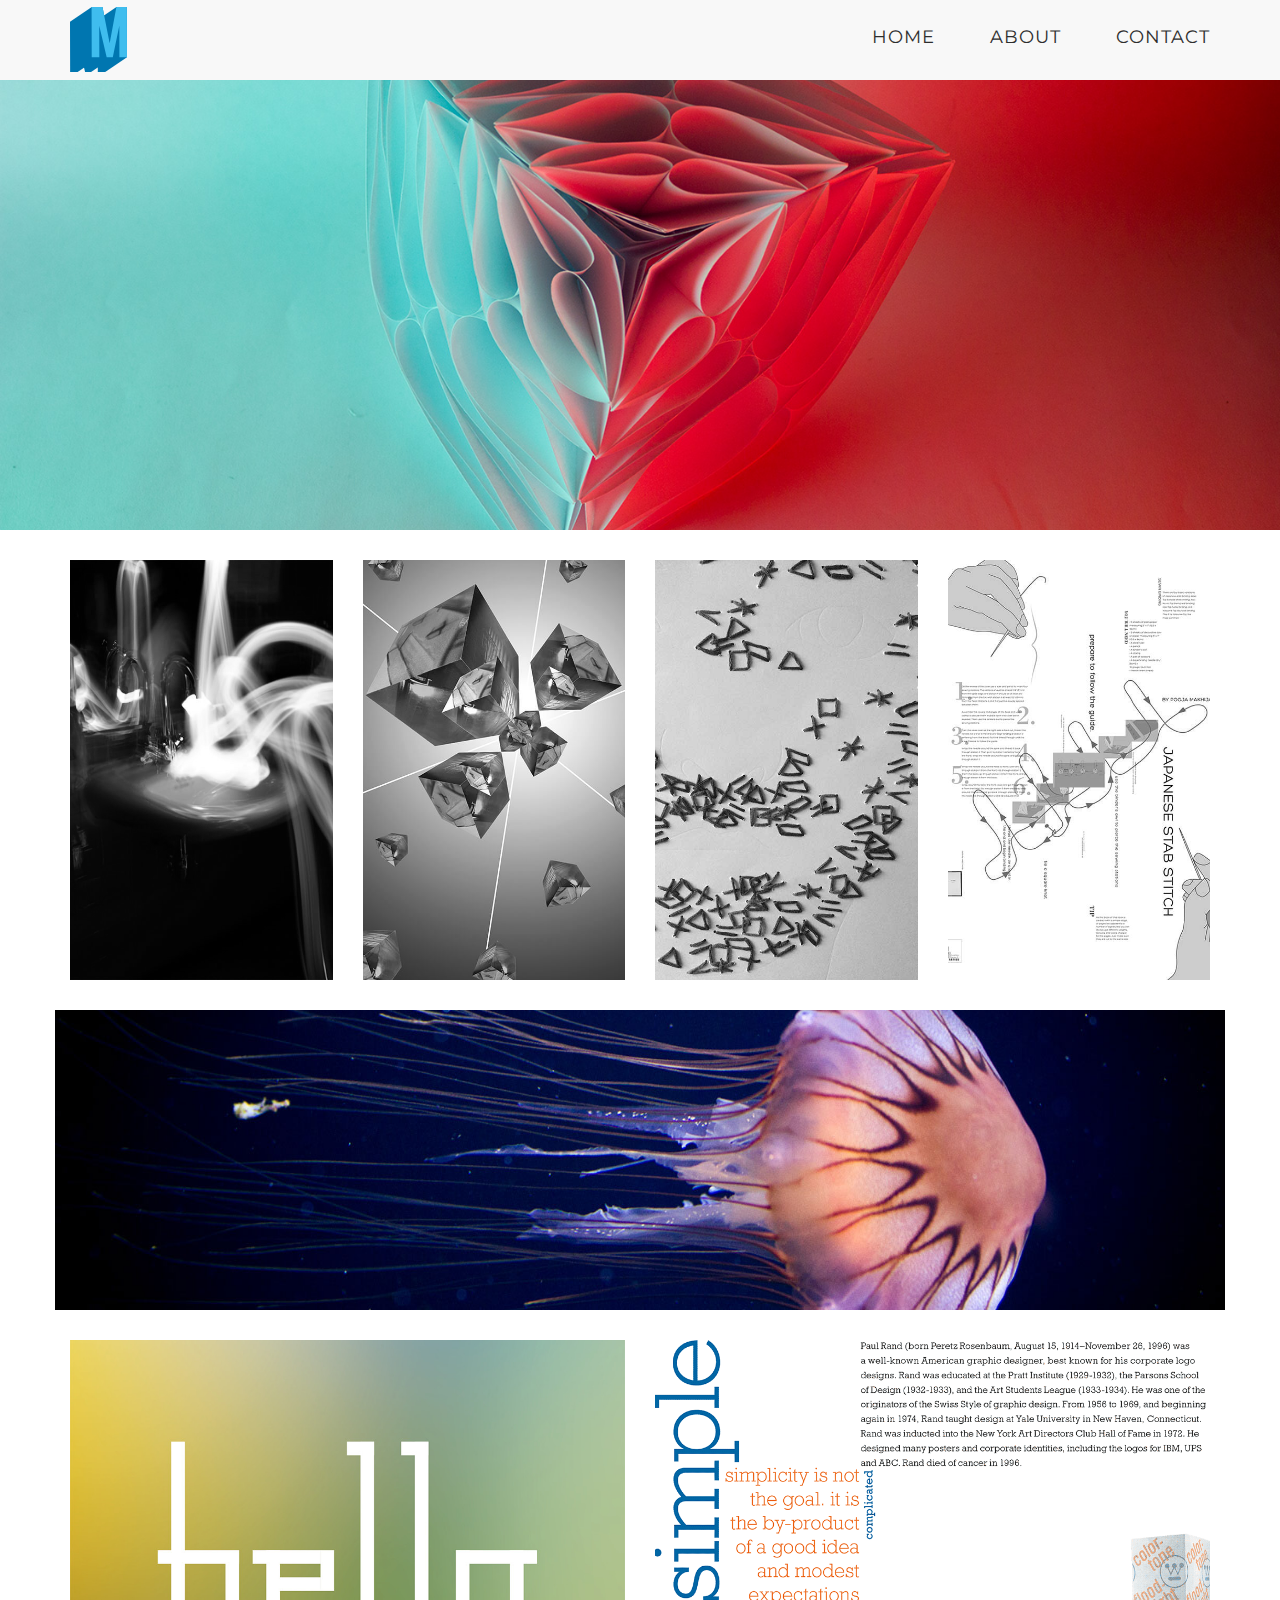
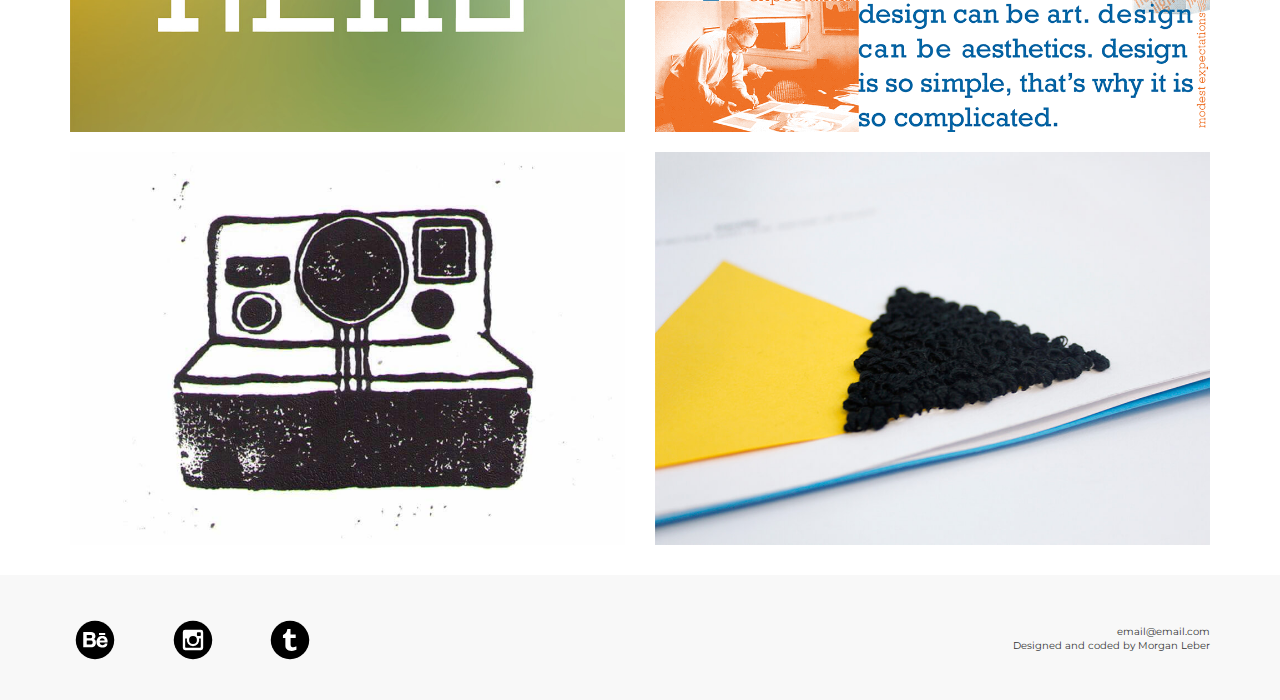
==== index.html @ 27a5e6a5 "image updates" ====
<!DOCTYPE html>
<html lang="en">
<head>
  <meta charset="UTF-8">
  <meta http-equiv="X-UA-Compatible" content="IE=edge">
  <meta name="viewport" content="width=device-width, initial-scale=1">
  <link rel="stylesheet" href="css/bootstrap.min.css">
  <link rel="stylesheet" href="css/styles.css">
  <link rel="shortcut icon" href="/favicon.ico" type="image/x-icon">
  <link rel="icon" href="/favicon.ico" type="image/x-icon">
  <link href="https://fonts.googleapis.com/css?family=Montserrat" rel="stylesheet">
  <title>Morgan Leber | Portfolio</title>
  <!-- Interactive Media: Web - Final Website: Portfolio - Morgan Leber - 2521821-->
</head>
<body>

<!--header start-->
<div class="header">
	<div class="container">
		<a href="index.html"><img src="images/mv2-03.svg"></a>
		<!--navigation start-->
		<div class="nav"> 
			<ul>
			<li> <a href="index.html">Contact</a> </li>
			<li> <a href="index.html">About</a> </li>
			<li> <a href="index.html">Home</a> </li>
			</ul>
		</div>
		<!--navigation end-->
	</div>
</div>
<!--header end-->

<!--banner img start-->
<div class="bigImg">
	<div class="container-fluid">
		<div class="row">
			<img src="images/jumbotron.jpg" class="img-responsive">
		</div>
	</div>
</div>
<!--banner img end-->

<!-- -->
<div class="galleryType">
	<div class="container">
		<div class="row">
			<div class="col-xs-6 col-sm-3 col-md-3 col-lg-3 gallery">
				<a href="gallery.html"><img src="images/bw1.jpg" class="img-responsive grayscale">
				<div class="galleryLabel"> <h1>photography</h1></div></a>
			</div>
			<div class="col-xs-6 col-sm-3 col-md-3 col-lg-3 gallery">
				<img src="images/bw2.jpg" class="img-responsive grayscale">
				<div class="galleryLabel"> <h1>Photo based experiments</h1></div>
			</div>
			<div class="col-xs-6 col-sm-3 col-md-3 col-lg-3 gallery">
				<img src="images/bw3.jpg" class="img-responsive grayscale">
				<div class="galleryLabel"> <h1>embroidery <br> /craft</h1></div>
			</div>
			<div class="col-xs-6 col-sm-3 col-md-3 col-lg-3 gallery">
				<img src="images/bw4.jpg" class="img-responsive grayscale">
				<div class="galleryLabel"> <h1>type experiments</h1></div>
			</div>
		</div>
	</div>
</div>

<div class="banner">
	<div class="container">
		<div class="row">			
			<img src="images/banner.jpg" class="img-responsive">
		</div>
	</div>
</div>

<div class="projectType">
<div class="container">
		<div class="row">
			<div class="col-xs-12 col-sm-6 col-md-6 col-lg-6 project">
				<a href="project.html">
				<div class="projectLabel"> <h1>typeface design</h1></div>
				<img src="images/project1.jpg" class="img-responsive"></a>
			</div>
			<div class="col-xs-12 col-sm-6 col-md-6 col-lg-6 project">
				<div class="projectLabel"> <h1>typography</h1></div>
				<img src="images/project2.png" class="img-responsive">
			</div>
			<div class="col-xs-12 col-sm-6 col-md-6 col-lg-6 project">
				<div class="projectLabel"> <h1>printmaking</h1></div>
				<img src="images/project3.jpg" class="img-responsive">
			</div>
			<div class="col-xs-12 col-sm-6 col-md-6 col-lg-6 project">
				<div class="projectLabel"> <h1>book</h1></div>
				<img src="images/project4.jpg" class="img-responsive">
			</div>
		</div>
	</div>
</div>

<div class="footer">
	<div class="container">
		<div class="row">
			<div class="col-xs-2 col-sm-1">
				<img src="images/logos-b.svg">
			</div>
			<div class="col-xs-2 col-sm-1">
				<img src="images/logos-insta.svg">
			</div>
			<div class="col-xs-2 col-sm-1">
				<img src="images/logos-tblr.svg">
			</div>
			<div class="col-xs-5 col-xs-push-1 col-sm-3 col-sm-push-6">
				<p> email@email.com <br>
				Designed and coded by Morgan Leber</p>
			</div>
		</div>
	</div>
</div>
  
<script src="js/jquery-2.1.4.min.js"></script>
<script src="js/bootstrap.min.js"></script>
<script src="js/script.js"></script>
</body>
</html>
---- css/styles.css ----
body {
	font-family: 'Montserrat', sans-serif;
}

a {
	color: #2d2d2d;
}

a:hover {
	text-decoration: none;
	color: #707070;
}

.header {
	width: 100%;
	height: 80px;
	background-color: #f8f8f8;
	position: fixed;
	top: 0;
	z-index: 9999; /*fixed header*/
}

.header img {
	margin-top: 7px;
	max-height: 65px;
}

.nav
{
	width: 75%;
	float:right;
	padding-top: 25px;
	/*border: 1px solid #000;*/
}

.nav ul {
	list-style-type: none;
}

.nav li {
	float: right;
}

.nav a {
	display: block;
	margin-left: 55px;
	text-transform: uppercase;
	font-size: 18px;
	letter-spacing: 1px;
}
	

.bigImg{
	margin-top: 80px;
	width:100%;
	height: 450px;
	overflow:hidden;
	margin-bottom: 30px;
}

.bigImg img {
	position: relative;
	margin-top: -20%;
}

.galleryType {
	overflow:hidden;
	margin-bottom: 15px;
}

.galleryType img {
	max-height: 500px;
	display: block;
	margin: 0 auto;
	margin-bottom: 15px;
}

.grayscale {
	filter: grayscale(100%);
	-webkit-filter: grayscale(100%);

	transition:all .4s ease-in-out;    
    -webkit-transition:all .4s ease-in-out;
    -o-transition:all .4s ease-in-out;
    -moz-transition:all .4s ease-in-out;
}

.gallery:hover .grayscale {
	filter: grayscale(0%);
	-webkit-filter: grayscale(0%);
}

.galleryType:active .grayscale {
	filter: grayscale(0%);
	-webkit-filter: grayscale(0%);
}

.galleryLabel {
	position: absolute;
	top: 0;
	right: 0;
	left: 0;
	bottom: 0;
	opacity: 0;
	background-color: rgba(255,255,255,0.5);
	margin: 40px;
	margin-top: 25px;

	transition:all .4s ease-in-out;    
    -webkit-transition:all .4s ease-in-out;
    -o-transition:all .4s ease-in-out;
    -moz-transition:all .4s ease-in-out; 
}

.galleryLabel h1 {
	text-transform: uppercase;
	font-size: 20px;
	letter-spacing: 2px;
	text-align: center;
	color: #000;
	margin-top: 70%;
}

.gallery:hover .galleryLabel {
	opacity: 1;
}

.banner{
	height: 300px;
	overflow: hidden;
	margin-bottom: 30px;
}

.banner img{
	margin-top: -17%;
}

.projectType{
	margin-bottom: 10px;
}

.projectType img {
	margin-bottom: 20px;
}

.projectLabel {
	position: absolute;
	top: 0;
	right: 0;
	left: 0;
	bottom: 0;
	opacity: 0;
	background-color: rgba(255,255,255,0.5);
	margin: 60px;
	margin-top: 45px;

	transition:all .4s ease-in-out;    
    -webkit-transition:all .4s ease-in-out;
    -o-transition:all .4s ease-in-out;
    -moz-transition:all .4s ease-in-out; 

}

.projectLabel h1 {
	text-transform: uppercase;
	font-size: 20px;
	letter-spacing: 2px;
	text-align: center;
	color: #000;
	margin-top: 30%;

}

.project:hover .projectLabel {
	opacity: 1;
}

.footer {
	height: 125px;
	background-color: #f8f8f8;
}

.footer img {
	width: 50px;
	height: auto;
	padding-top: 40px;
}

.footer p {
	float:right;
	font-size: 10px;
	text-align: right;
	padding-top: 50px;
}

.footer img:hover {
	opacity: 0.7;

}

.first {
	margin-top: 110px;
}

.project-main {
	margin-bottom: 30px;
}

.fillscreen {
	width: 100%;
	height: auto;
}

.project-square {
	margin-bottom: 30px;
}

.project-square h2 {
	text-transform: uppercase;
	font-size: 20px;
	letter-spacing: 2px;
	text-align: center;
	color: #000;
	padding-top: 30px;
	padding-bottom: 15px;
}

.project-square p {
	font-size: 11px;
}

/*mdia queries*/

/* Large Devices, Wide Screens - Effects elements with col-md-* */
@media only screen and (max-width : 1200px) {

	.bigImg img {
		margin-top: -14%;
	}

	.galleryLabel h1 {
		font-size: 16px;
	}

	.banner img{
		margin-top: -15%;
	}

}

/* Medium Devices, Desktops - Effects elements with col-sm-* */
@media only screen and (max-width : 992px) {

	.bigImg img {
		margin-top: -10%;
	}

	.galleryLabel {
		margin: 30px;
		margin-top: 15px;
	}

	.galleryLabel h1 {
		font-size: 13px;
		letter-spacing: 1px;
	}

	.banner img{
		margin-top: -10%;
	}

	.projectLabel {
		margin: 45px;
		margin-top: 30px;
	}

	.projectLabel h1 {
		font-size: 16px;
	}

}

/* Small Devices, Tablets - Effects elements with col-xs-* */
@media only screen and (max-width : 768px) {

	.nav {
		padding-top: 30px;
	}
	.nav a
	{
	  	margin-left: 35px;
		font-size: 16px;
	}

	.bigImg{
		height: 300px;
	}

	.galleryLabel {
		margin: 40px;
		margin-top: 25px;
	}

	.galleryLabel h1 {
		font-size: 13px;
		letter-spacing: 1px;
	}

	.banner{
		height: 200px;
	}

	.banner img{
		margin-top: -15%;
	}

	.projectLabel {
		margin: 60px;
		margin-top: 45px;
	}

	.projectLabel h1 {
		font-size: 20px;
	}

	.project-square h2 {
		font-size: 18px;
		padding-top: 0px;
		padding-bottom: 15px;
	}

	.project-square img {
		padding-top: 30px;
	}

}

/* Extra Small Devices, Phones - Effects elements with col-xs-*, the smallest screens */ 
@media only screen and (max-width : 480px) {

	.nav {
		width: 80%;
		padding-top: 30px;
	}
	.nav a
	{
	  	margin-left: 16px;
		text-transform: uppercase;
		font-size: 16px;
	}

	.bigImg{
		height: 240px;
	}

	.bigImg img {
		margin-top: -4%;
	}

	.banner{
		height: 180px;
	}

	.banner img{
		margin-top: -7%;
	}

	.projectLabel {
		margin: 45px;
		margin-top: 30px;
	}

	.projectLabel h1 {
		font-size: 16px;
	}

}

/* Custom, iPhone Retina */ 
    @media only screen and (max-width : 320px) {

    .header img {
    	margin-top: 14px;
		max-width: 40px;

	}

    .nav {
		width: 83%;
		padding-top: 33px;
		float:right;
	}

	.nav a
	{
	  	margin-left: 11px;
		font-size: 12px;
	}

	.bigImg{
		height: 200px;
	}

	.bigImg img {
		margin-top: -4%;
	}

	.grayscale {
		filter: grayscale(0%);
		-webkit-filter: grayscale(0%);
	}

	.galleryLabel {
		/*margin: 25px;
		margin-top: 10px;*/
		opacity: 1;
		margin: 0;
		margin-top: 0;
		background-color: rgba(255,255,255,0);
	}

	.galleryLabel h1 {
		margin-top: 0;
		font-size: 11px;
		letter-spacing: 1px;
		background-color: rgba(255,255,255,0.5);
		padding: 8px;
	}

	.banner{
		height: 140px;
	}

	.banner img{
		margin-top: -7%;
	}

	.projectLabel {
		opacity: 1;
		margin: 0;
		margin-top: 0;
		background-color: rgba(255,255,255,0);
	}

	.projectLabel h1 {
		margin-top: 0;
		font-size: 13px;
		letter-spacing: 1px;
		background-color: rgba(255,255,255,0.5);
		padding: 8px;
	}

	.footer p {
		font-size: 8px;
		padding-top: 45px;
	}

	.footer img {
		width: 30px;
		height: auto;
	}
        
}
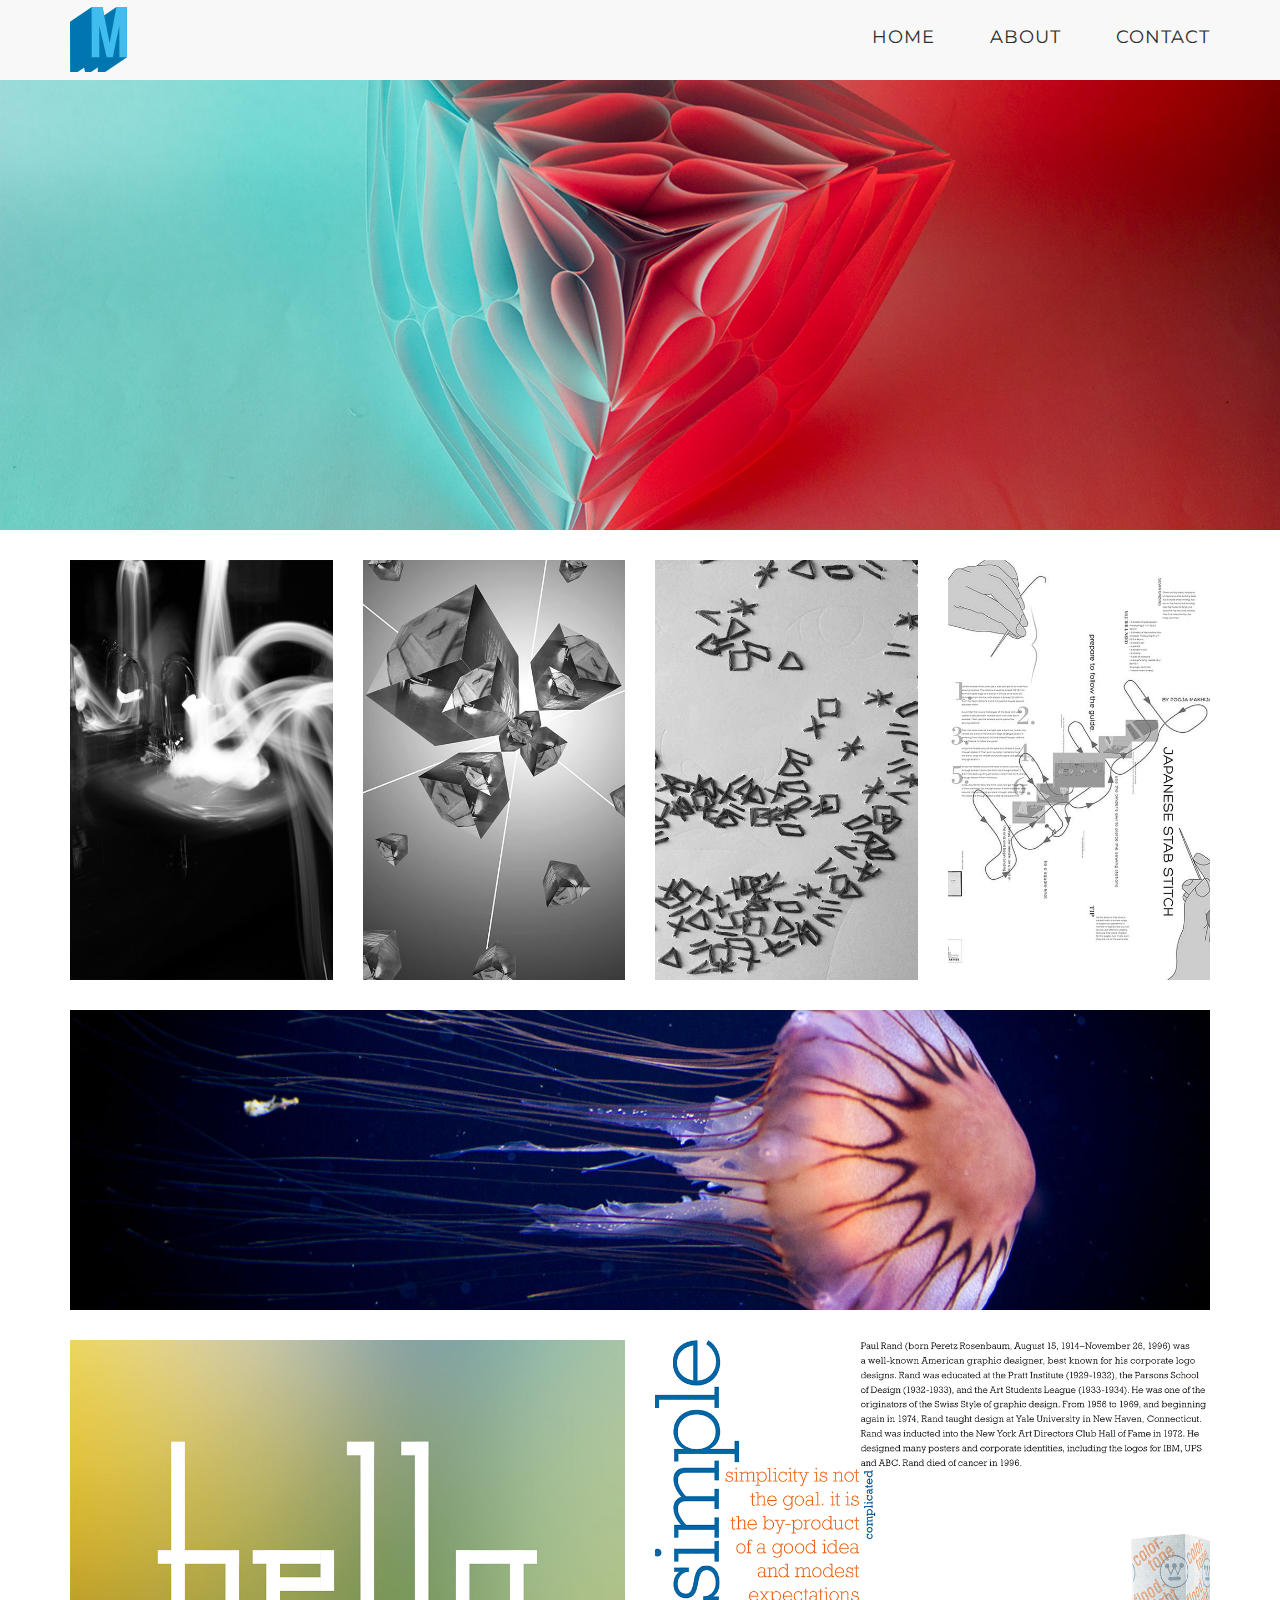
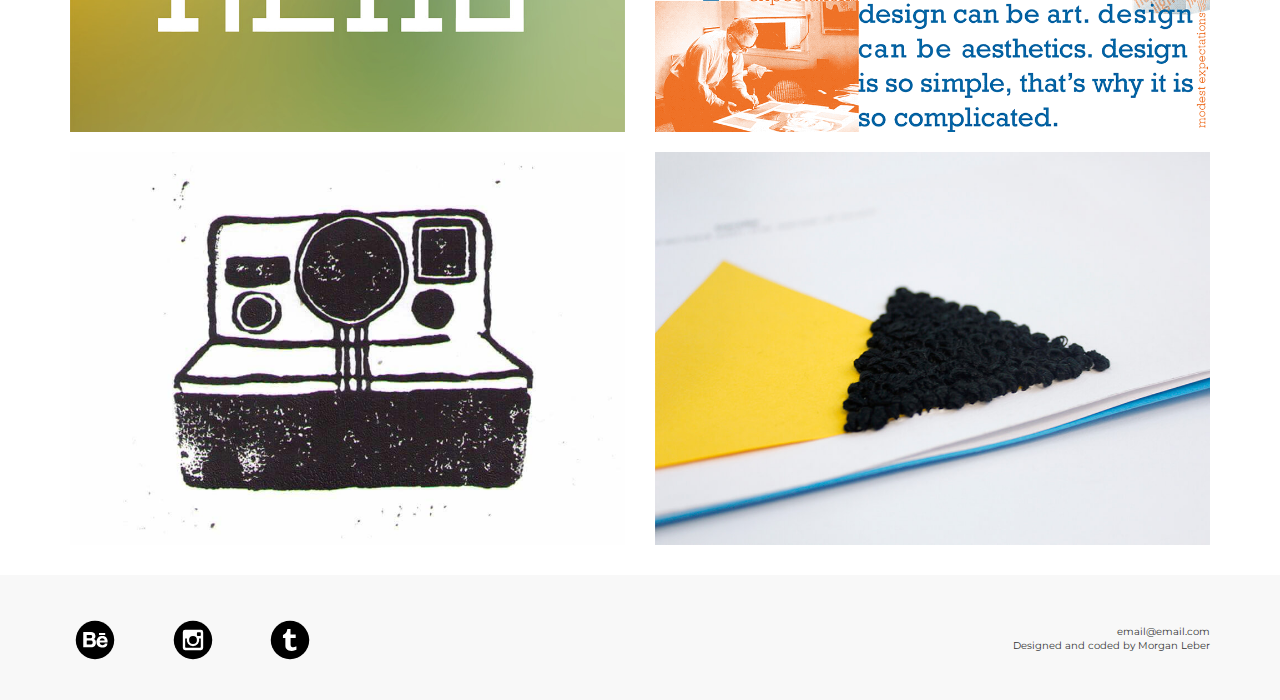
==== commit f0d6437e: "index update - banner placement" ====
--- a/index.html
+++ b/index.html
@@ -67,8 +67,10 @@
 
 <div class="banner">
 	<div class="container">
-		<div class="row">			
-			<img src="images/banner.jpg" class="img-responsive">
+		<div class="row">
+			<div class="col-xs-12">				
+				<img src="images/banner.jpg" class="img-responsive">
+			</div>
 		</div>
 	</div>
 </div>
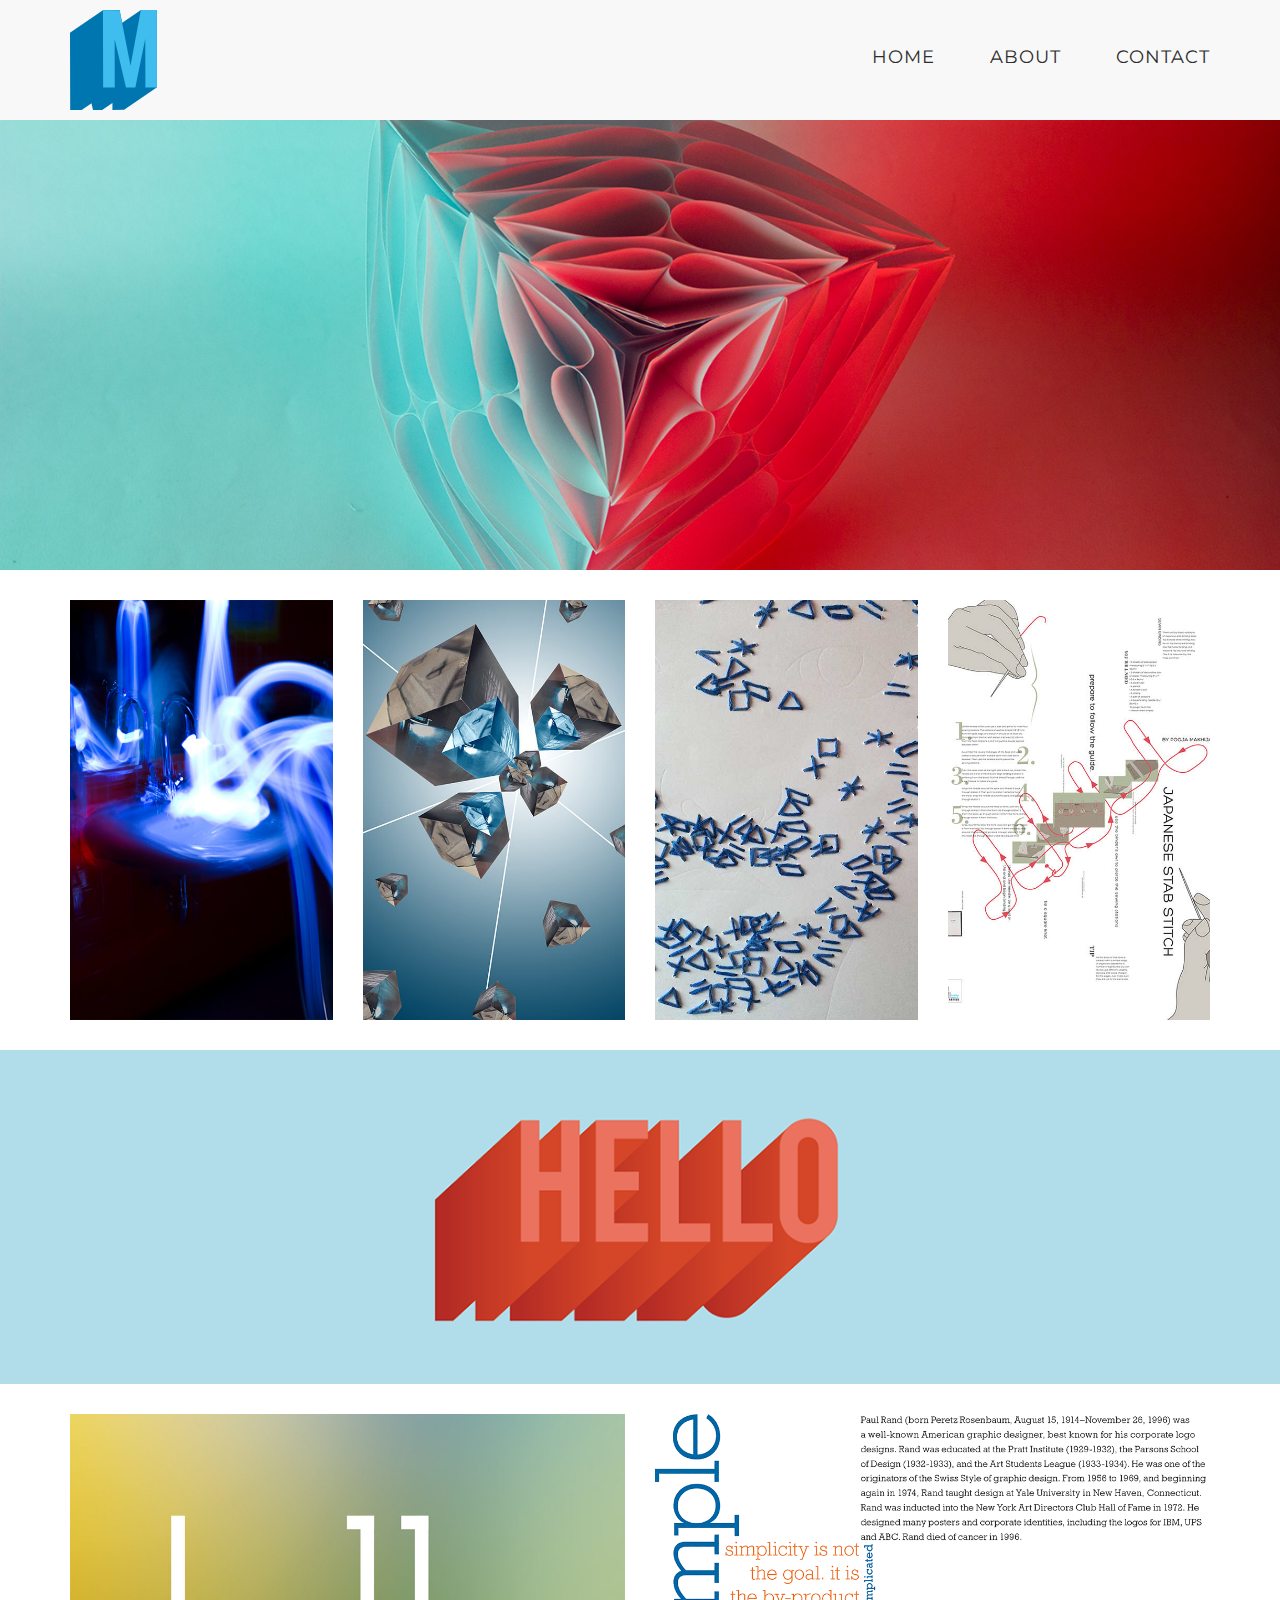
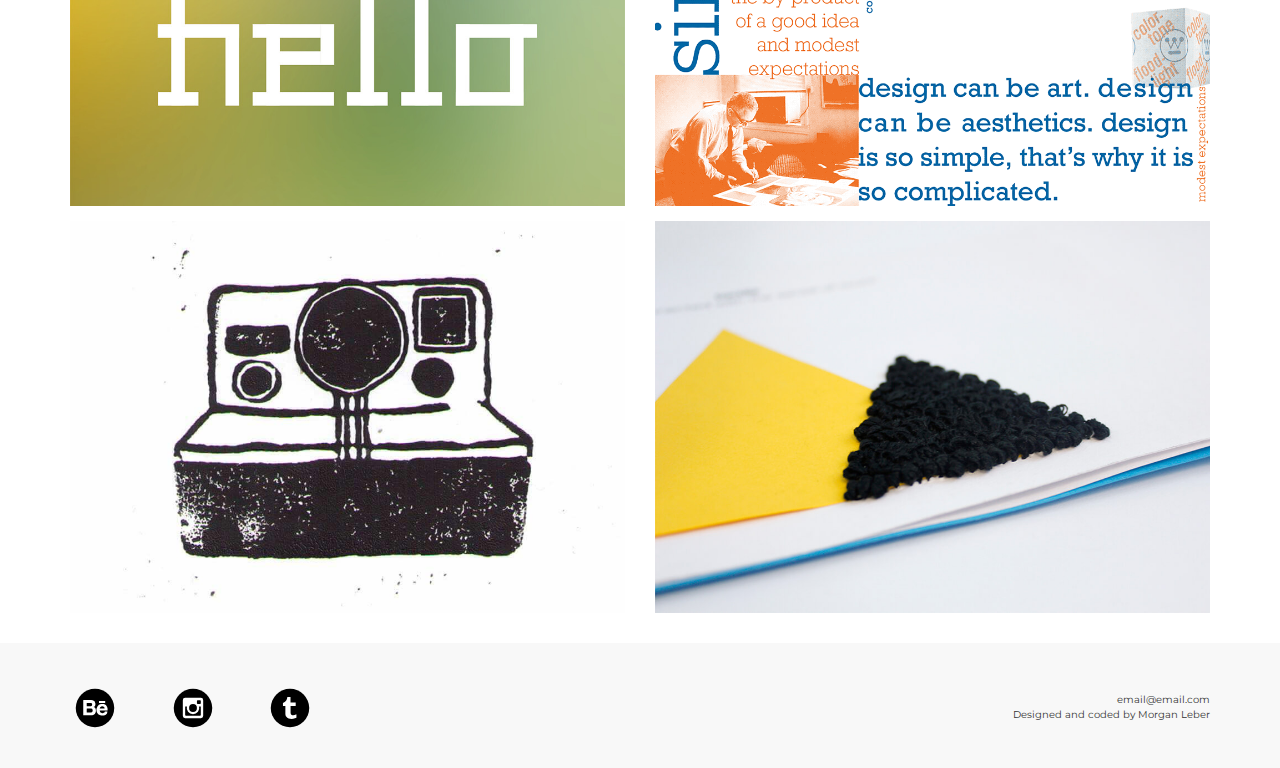
==== commit 47288297: "site update" ====
--- a/index.html
+++ b/index.html
@@ -8,7 +8,7 @@
   <link rel="stylesheet" href="css/styles.css">
   <link rel="shortcut icon" href="/favicon.ico" type="image/x-icon">
   <link rel="icon" href="/favicon.ico" type="image/x-icon">
-  <link href="https://fonts.googleapis.com/css?family=Montserrat" rel="stylesheet">
+  <link href="https://fonts.googleapis.com/css?family=Montserrat:400,700" rel="stylesheet">
   <title>Morgan Leber | Portfolio</title>
   <!-- Interactive Media: Web - Final Website: Portfolio - Morgan Leber - 2521821-->
 </head>
@@ -23,7 +23,7 @@
 			<ul>
 			<li> <a href="index.html">Contact</a> </li>
 			<li> <a href="index.html">About</a> </li>
-			<li> <a href="index.html">Home</a> </li>
+			<li class="left-none"> <a href="index.html" class="left-none">Home</a> </li>
 			</ul>
 		</div>
 		<!--navigation end-->
@@ -33,9 +33,11 @@
 
 <!--banner img start-->
 <div class="bigImg">
-	<div class="container-fluid">
+	<div class="container">
 		<div class="row">
-			<img src="images/jumbotron.jpg" class="img-responsive">
+			<div class="col-xs-6 col-xs-push-6 col-sm-6 col-sm-push-6 col-md-5 col-md-push-7 col-lg-4 col-lg-push-8">
+				<div class="bannerHover"><p>Lorem ipsum dolor sit amet, consectetur adipiscing elit, sed do eiusmod tempor incididunt ut labore et dolore magna aliqua. <a href="projectOne.html">project</a></p></div>
+			</div>
 		</div>
 	</div>
 </div>
@@ -68,32 +70,35 @@
 <div class="banner">
 	<div class="container">
 		<div class="row">
-			<div class="col-xs-12">				
-				<img src="images/banner.jpg" class="img-responsive">
+			<div class="col-xs-12">
+				<div class="col-xs-6 col-sm-6 col-md-5 col-lg-4 ">
+					<div class="bannerHoverSmall"><p>Lorem ipsum dolor sit amet, consectetur adipiscing elit. <a href="project.html">project</a></p></div>
+				</div>
+				<img src="images/banner.png" class="img-responsive">
 			</div>
 		</div>
 	</div>
 </div>
 
 <div class="projectType">
-<div class="container">
+	<div class="container">
 		<div class="row">
 			<div class="col-xs-12 col-sm-6 col-md-6 col-lg-6 project">
 				<a href="project.html">
-				<div class="projectLabel"> <h1>typeface design</h1></div>
-				<img src="images/project1.jpg" class="img-responsive"></a>
+				<img src="images/project1.jpg" class="img-responsive grayscale">
+				<div class="projectLabel"> <h1>typeface design</h1></div></a>
 			</div>
 			<div class="col-xs-12 col-sm-6 col-md-6 col-lg-6 project">
+				<img src="images/project2.png" class="img-responsive grayscale">
 				<div class="projectLabel"> <h1>typography</h1></div>
-				<img src="images/project2.png" class="img-responsive">
 			</div>
-			<div class="col-xs-12 col-sm-6 col-md-6 col-lg-6 project">
+			<div class="col-xs-12 col-sm-6 col-md-6 col-lg-6 project ">
+				<img src="images/project3.jpg" class="img-responsive grayscale">
 				<div class="projectLabel"> <h1>printmaking</h1></div>
-				<img src="images/project3.jpg" class="img-responsive">
 			</div>
-			<div class="col-xs-12 col-sm-6 col-md-6 col-lg-6 project">
+			<div class="col-xs-12 col-sm-6 col-md-6 col-lg-6 project ">
+				<img src="images/project4.jpg" class="img-responsive grayscale">
 				<div class="projectLabel"> <h1>book</h1></div>
-				<img src="images/project4.jpg" class="img-responsive">
 			</div>
 		</div>
 	</div>
--- a/css/styles.css
+++ b/css/styles.css
@@ -1,6 +1,7 @@
-
+/* basic type settings */
 body {
 	font-family: 'Montserrat', sans-serif;
+	font-weight: 400;
 }
 
 a {
@@ -9,21 +10,34 @@
 
 a:hover {
 	text-decoration: none;
-	color: #707070;
-}
-
+	color: #828282;
+}
+
+/* header and navigation */
 .header {
 	width: 100%;
-	height: 80px;
+	height: 120px;
 	background-color: #f8f8f8;
+	padding-top: 20px;
 	position: fixed;
 	top: 0;
 	z-index: 9999; /*fixed header*/
+
+	-webkit-transition: all 0.4s;
+    -moz-transition: all 0.4s;
+    -ms-transition: all 0.4s;
+    -o-transition: all 0.4s;
+    transition: all 0.4s;
 }
 
 .header img {
-	margin-top: 7px;
-	max-height: 65px;
+	margin-top: -10px;
+	max-height: 100px;
+	-webkit-transition: all 0.4s;
+    -moz-transition: all 0.4s;
+    -ms-transition: all 0.4s;
+    -o-transition: all 0.4s;
+    transition: all 0.4s;
 }
 
 .nav
@@ -49,21 +63,59 @@
 	font-size: 18px;
 	letter-spacing: 1px;
 }
+
+.left-none {
+	margin-left: -10px;
+}
 	
-
+/* full screen width image banner*/
 .bigImg{
-	margin-top: 80px;
-	width:100%;
+	margin-top: 120px;
 	height: 450px;
-	overflow:hidden;
 	margin-bottom: 30px;
-}
-
-.bigImg img {
+	background-image: url(../images/jumbotron.jpg); 
+	background-position: center center;
+	background-size: cover;
+}
+
+/*.bigImg img {
 	position: relative;
 	margin-top: -20%;
-}
-
+}*/
+
+.bannerHover {
+	position: absolute;
+	top: 0;
+	right: 0;
+	left: 0;
+	bottom: 0;
+	opacity: 0;
+	margin: 0 0 0 0;
+	transition:all .4s ease-in-out;  
+    -webkit-transition:all .4s ease-in-out;
+    -o-transition:all .4s ease-in-out;
+    -moz-transition:all .4s ease-in-out;
+}
+
+.bannerHover p {
+	font-size: 11px;
+	padding: 13px;
+	background-color: rgba(255,255,255,0.8);
+}
+
+.bannerHover a {
+	font-weight: 700;
+	text-transform: uppercase;
+	font-size: 9px;
+	letter-spacing: 1px;
+}
+
+.bigImg:hover .bannerHover {
+	margin: 30px 0 0 0;
+	opacity: 1;
+}
+
+/* images linking to gallery view */
 .galleryType {
 	overflow:hidden;
 	margin-bottom: 15px;
@@ -76,9 +128,10 @@
 	margin-bottom: 15px;
 }
 
+/* grayscale hover effect */
 .grayscale {
-	filter: grayscale(100%);
-	-webkit-filter: grayscale(100%);
+	filter: grayscale(0%);
+	-webkit-filter: grayscale(0%);
 
 	transition:all .4s ease-in-out;    
     -webkit-transition:all .4s ease-in-out;
@@ -87,15 +140,11 @@
 }
 
 .gallery:hover .grayscale {
-	filter: grayscale(0%);
-	-webkit-filter: grayscale(0%);
-}
-
-.galleryType:active .grayscale {
-	filter: grayscale(0%);
-	-webkit-filter: grayscale(0%);
-}
-
+	filter: grayscale(100%);
+	-webkit-filter: grayscale(100%);
+}
+
+/* text hover effect */
 .galleryLabel {
 	position: absolute;
 	top: 0;
@@ -103,7 +152,7 @@
 	left: 0;
 	bottom: 0;
 	opacity: 0;
-	background-color: rgba(255,255,255,0.5);
+	background-color: rgba(255,255,255,0.8);
 	margin: 40px;
 	margin-top: 25px;
 
@@ -126,24 +175,58 @@
 	opacity: 1;
 }
 
+/* banner image - without margins */
 .banner{
-	height: 300px;
-	overflow: hidden;
+	background-color: #b1ddea;
 	margin-bottom: 30px;
 }
 
 .banner img{
-	margin-top: -17%;
-}
-
+	max-height: 350px;	
+}
+
+.bannerHoverSmall {
+	position: absolute;
+	top: 0;
+	right: 0;
+	left: 0;
+	bottom: 0;
+	opacity: 0;
+	margin: 0 0 0 0;
+	transition:all .4s ease-in-out;    
+    -webkit-transition:all .4s ease-in-out;
+    -o-transition:all .4s ease-in-out;
+    -moz-transition:all .4s ease-in-out;
+}
+
+.bannerHoverSmall p {
+	font-size: 11px;
+	padding: 13px;
+	background-color: rgba(255,255,255,0.8);
+}
+
+.bannerHoverSmall a {
+	font-weight: 700;
+	text-transform: uppercase;
+	font-size: 9px;
+	letter-spacing: 1px;
+}
+
+.banner:hover .bannerHoverSmall {
+	margin: 30px 0 0 0;
+	opacity: 1;
+}
+
+/* images linking to project view */
 .projectType{
-	margin-bottom: 10px;
+	margin-bottom: 15px;
 }
 
 .projectType img {
-	margin-bottom: 20px;
-}
-
+	margin-bottom: 15px;
+}
+
+/* text hover effects */
 .projectLabel {
 	position: absolute;
 	top: 0;
@@ -151,7 +234,7 @@
 	left: 0;
 	bottom: 0;
 	opacity: 0;
-	background-color: rgba(255,255,255,0.5);
+	background-color: rgba(255,255,255,0.8);
 	margin: 60px;
 	margin-top: 45px;
 
@@ -176,6 +259,12 @@
 	opacity: 1;
 }
 
+.project:hover .grayscale {
+	filter: grayscale(100%);
+	-webkit-filter: grayscale(100%);
+}
+
+/* footer */
 .footer {
 	height: 125px;
 	background-color: #f8f8f8;
@@ -199,8 +288,23 @@
 
 }
 
+/*fixed header css for jquery transiton */
+.fixed{
+	height: 80px;
+	position: fixed;
+	top: 0;
+	padding-top: 0;
+	z-index: 9999; /*fixed header*/
+}
+
+.fixed img {
+	margin-top: 7px;
+	max-height: 65px;
+}
+
+/* PROJECT PAGE */
 .first {
-	margin-top: 110px;
+	margin-top: 150px;
 }
 
 .project-main {
@@ -230,31 +334,59 @@
 	font-size: 11px;
 }
 
+/* PROJECT PAGE WITH SLIDER */
+/* changes to slick theme css - arrows */
+.slick-prev:before,
+.slick-next:before
+{
+    color: #fff;
+    opacity: 0.1;
+
+    transition:all .2s ease-in-out;    
+    -webkit-transition:all .2s ease-in-out;
+    -o-transition:all .2s ease-in-out;
+    -moz-transition:all .2s ease-in-out; 
+}
+
+.slick-prev
+{
+    left: 20px;
+    z-index: 999;
+}
+.slick-next
+{
+    right: 20px;
+}
+
+.single-item:hover .slick-prev:before, .single-item:hover .slick-next:before {
+	opacity: 0.75;
+}
+
+.single-item:hover .slick-prev:hover:before, .single-item:hover .slick-next:hover:before {
+	opacity: 1;
+}
+
+/* 'FAKE' GALLERY PAGE' */
+ .mockup {
+ 	margin-top: 120px;
+ 	margin-bottom: 30px;
+
+ }
+
+
 /*mdia queries*/
 
 /* Large Devices, Wide Screens - Effects elements with col-md-* */
 @media only screen and (max-width : 1200px) {
 
-	.bigImg img {
-		margin-top: -14%;
-	}
-
 	.galleryLabel h1 {
 		font-size: 16px;
 	}
 
-	.banner img{
-		margin-top: -15%;
-	}
-
 }
 
 /* Medium Devices, Desktops - Effects elements with col-sm-* */
 @media only screen and (max-width : 992px) {
-
-	.bigImg img {
-		margin-top: -10%;
-	}
 
 	.galleryLabel {
 		margin: 30px;
@@ -266,10 +398,6 @@
 		letter-spacing: 1px;
 	}
 
-	.banner img{
-		margin-top: -10%;
-	}
-
 	.projectLabel {
 		margin: 45px;
 		margin-top: 30px;
@@ -283,6 +411,16 @@
 
 /* Small Devices, Tablets - Effects elements with col-xs-* */
 @media only screen and (max-width : 768px) {
+
+	.header img {
+		max-height: 80px;
+		margin-top: 0;
+	}
+
+	.fixed img {
+		margin-top: 7px;
+		max-height: 65px;
+	}
 
 	.nav {
 		padding-top: 30px;
@@ -297,6 +435,16 @@
 		height: 300px;
 	}
 
+
+	.bannerHover p{
+		font-size: 10px;
+	}
+
+	.banner:hover .bannerHover {
+		margin: 20px 0 0 0;
+	}
+
+	
 	.galleryLabel {
 		margin: 40px;
 		margin-top: 25px;
@@ -307,12 +455,12 @@
 		letter-spacing: 1px;
 	}
 
-	.banner{
-		height: 200px;
-	}
-
-	.banner img{
-		margin-top: -15%;
+	.bannerHoverSmall p{
+		font-size: 10px;
+	}
+
+	.banner:hover .bannerHoverSmall {
+		margin: 20px 0 0 0;
 	}
 
 	.projectLabel {
@@ -337,7 +485,7 @@
 }
 
 /* Extra Small Devices, Phones - Effects elements with col-xs-*, the smallest screens */ 
-@media only screen and (max-width : 480px) {
+@media only screen and (max-width : 490px) {
 
 	.nav {
 		width: 80%;
@@ -354,16 +502,21 @@
 		height: 240px;
 	}
 
-	.bigImg img {
-		margin-top: -4%;
-	}
-
-	.banner{
-		height: 180px;
-	}
-
-	.banner img{
-		margin-top: -7%;
+	.bannerHover p{
+		font-size: 9px;
+	}
+
+	.bigImg:hover .bannerHover {
+		margin: 18px 0 0 0;
+	}
+
+
+	.bannerHoverSmall p{
+		font-size: 10px;
+	}
+
+	.banner:hover .bannerHoverSmall {
+		margin: 18px 0 0 0;
 	}
 
 	.projectLabel {
@@ -381,29 +534,29 @@
     @media only screen and (max-width : 320px) {
 
     .header img {
+    	margin-top: 9px;
+		max-width: 55px;
+	}
+		
+    .fixed img {
     	margin-top: 14px;
 		max-width: 40px;
-
 	}
 
     .nav {
-		width: 83%;
+		width: 80%;
 		padding-top: 33px;
 		float:right;
 	}
 
 	.nav a
 	{
-	  	margin-left: 11px;
+	  	margin-left: 15px;
 		font-size: 12px;
 	}
 
 	.bigImg{
 		height: 200px;
-	}
-
-	.bigImg img {
-		margin-top: -4%;
 	}
 
 	.grayscale {
@@ -424,16 +577,8 @@
 		margin-top: 0;
 		font-size: 11px;
 		letter-spacing: 1px;
-		background-color: rgba(255,255,255,0.5);
+		background-color: rgba(255,255,255,0.8);
 		padding: 8px;
-	}
-
-	.banner{
-		height: 140px;
-	}
-
-	.banner img{
-		margin-top: -7%;
 	}
 
 	.projectLabel {
@@ -447,18 +592,19 @@
 		margin-top: 0;
 		font-size: 13px;
 		letter-spacing: 1px;
-		background-color: rgba(255,255,255,0.5);
+		background-color: rgba(255,255,255,0.8);
 		padding: 8px;
 	}
 
 	.footer p {
 		font-size: 8px;
-		padding-top: 45px;
+		padding-top: 50px;
 	}
 
 	.footer img {
 		width: 30px;
 		height: auto;
+		padding-top: 50px;
 	}
         
 }	
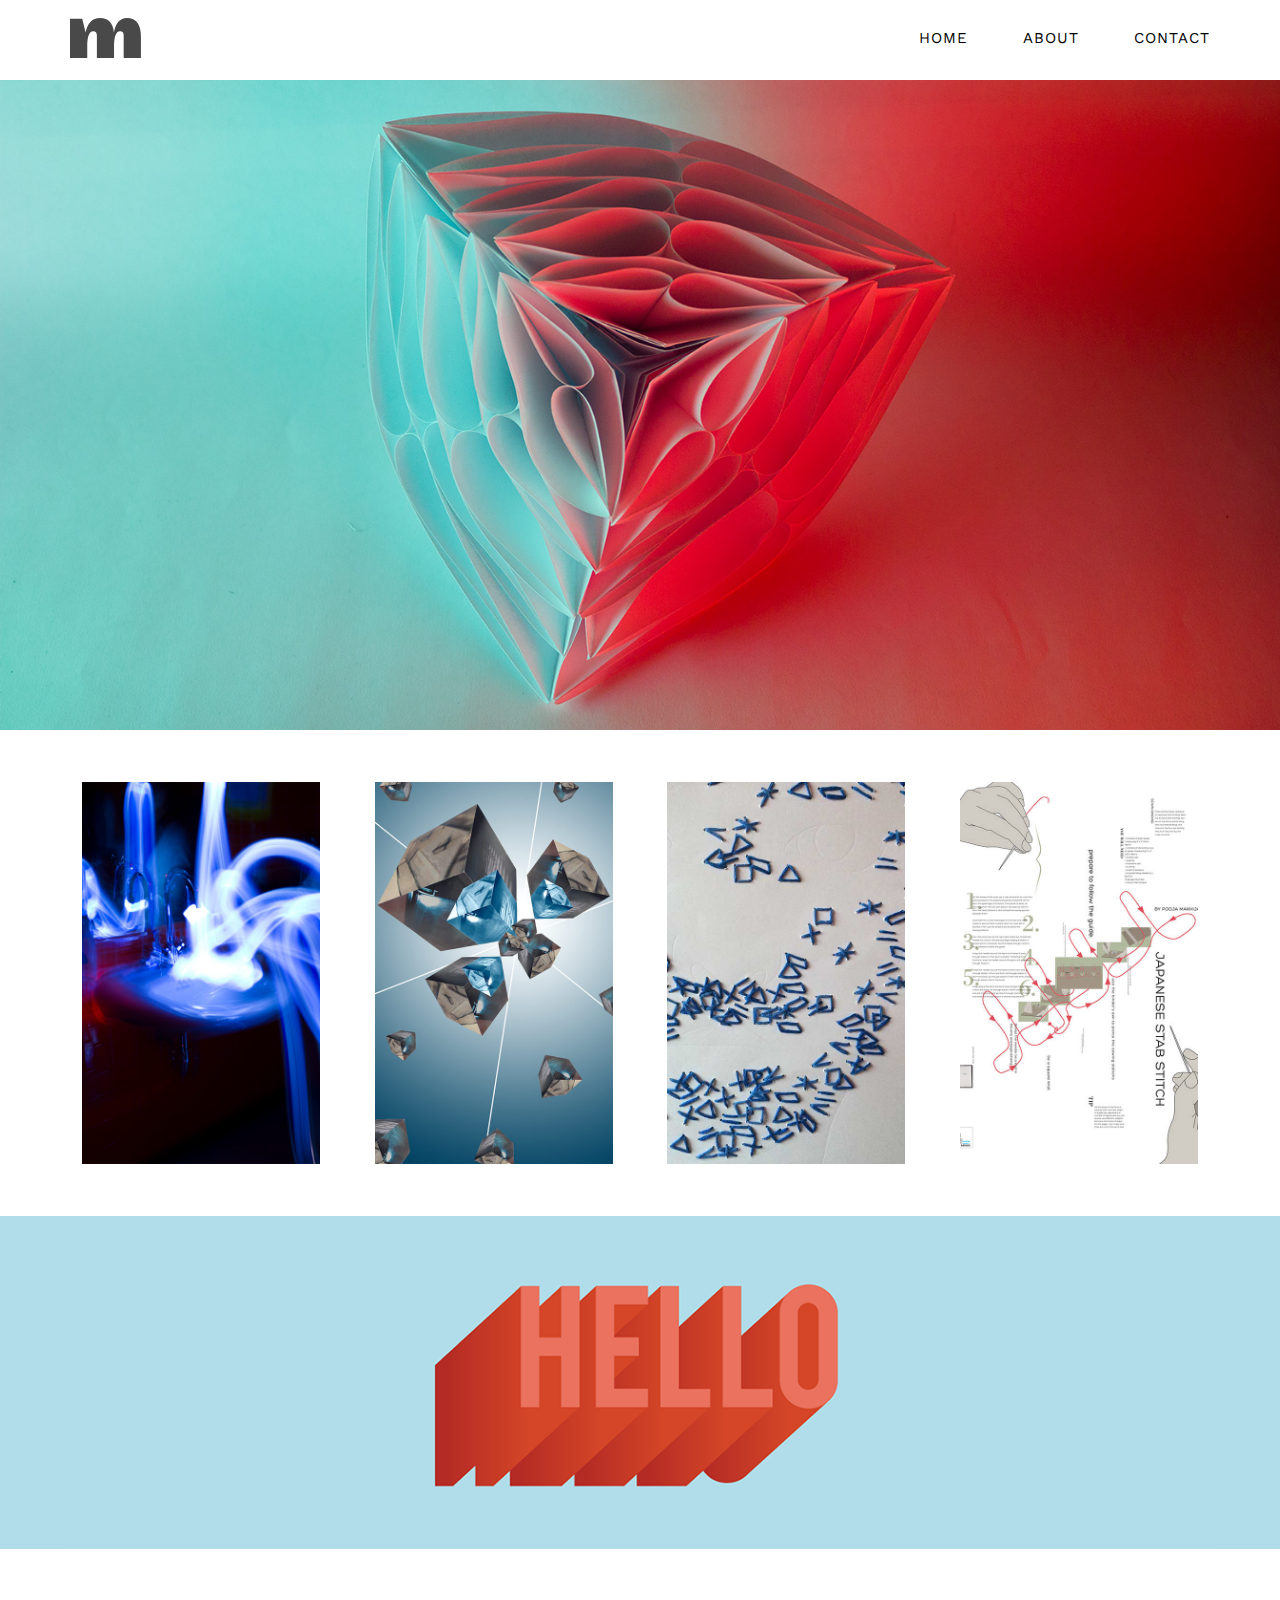
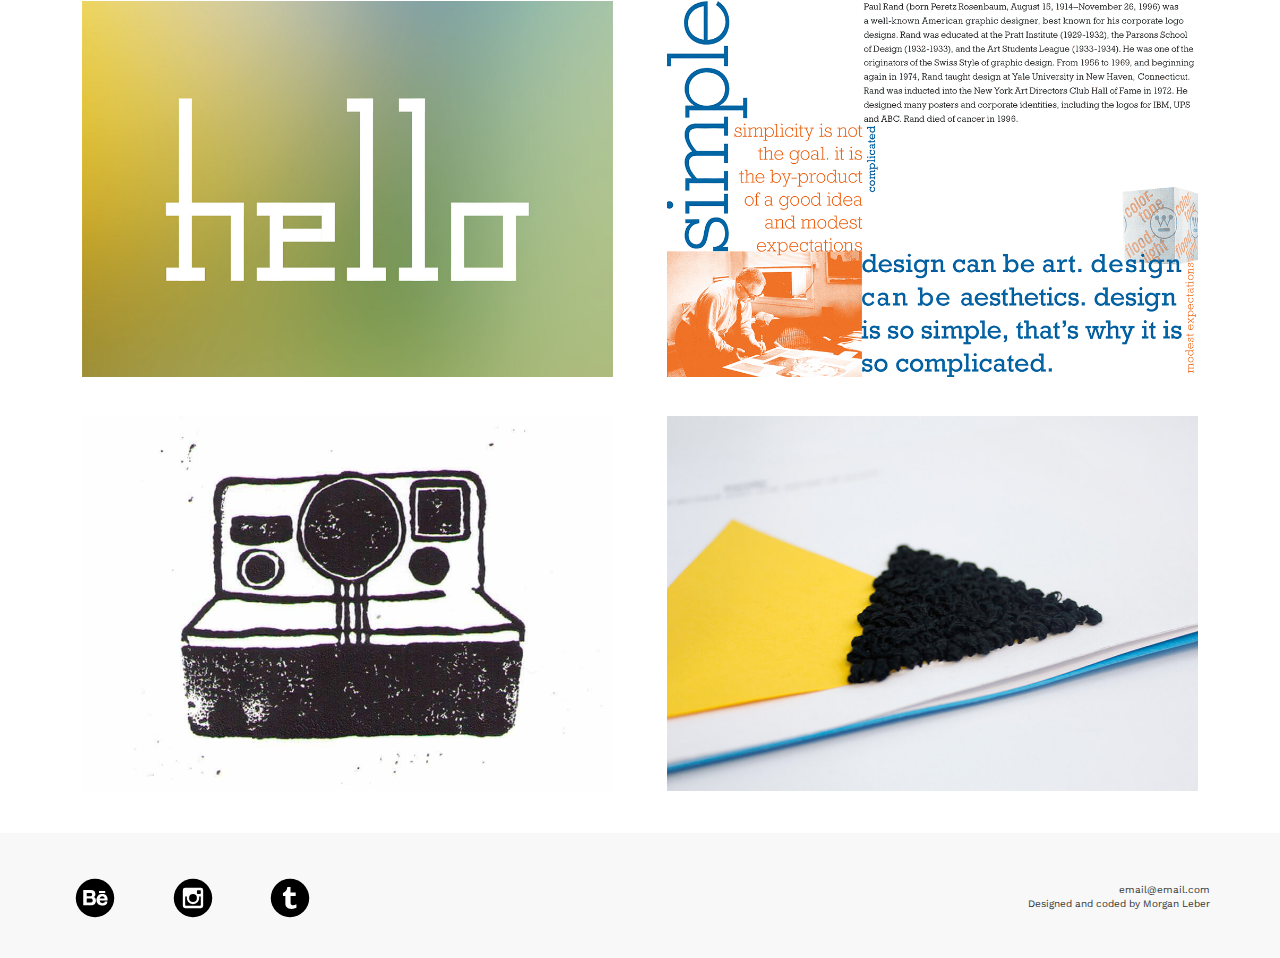
==== commit 12bd8c60: "general style updates" ====
--- a/index.html
+++ b/index.html
@@ -8,7 +8,7 @@
   <link rel="stylesheet" href="css/styles.css">
   <link rel="shortcut icon" href="/favicon.ico" type="image/x-icon">
   <link rel="icon" href="/favicon.ico" type="image/x-icon">
-  <link href="https://fonts.googleapis.com/css?family=Montserrat:400,700" rel="stylesheet">
+  <link href="https://fonts.googleapis.com/css?family=Work+Sans:400,600" rel="stylesheet">
   <title>Morgan Leber | Portfolio</title>
   <!-- Interactive Media: Web - Final Website: Portfolio - Morgan Leber - 2521821-->
 </head>
@@ -17,13 +17,13 @@
 <!--header start-->
 <div class="header">
 	<div class="container">
-		<a href="index.html"><img src="images/mv2-03.svg"></a>
+		<a href="index.html"><img src="images/m.svg"></a>
 		<!--navigation start-->
 		<div class="nav"> 
 			<ul>
 			<li> <a href="index.html">Contact</a> </li>
 			<li> <a href="index.html">About</a> </li>
-			<li class="left-none"> <a href="index.html" class="left-none">Home</a> </li>
+			<li> <a href="index.html">Home</a> </li>
 			</ul>
 		</div>
 		<!--navigation end-->
@@ -32,18 +32,20 @@
 <!--header end-->
 
 <!--banner img start-->
-<div class="bigImg">
+<div class="bigImg" onclick="void(0)">
 	<div class="container">
 		<div class="row">
+			<div class="col-xs-12">
 			<div class="col-xs-6 col-xs-push-6 col-sm-6 col-sm-push-6 col-md-5 col-md-push-7 col-lg-4 col-lg-push-8">
 				<div class="bannerHover"><p>Lorem ipsum dolor sit amet, consectetur adipiscing elit, sed do eiusmod tempor incididunt ut labore et dolore magna aliqua. <a href="projectOne.html">project</a></p></div>
+			</div>
 			</div>
 		</div>
 	</div>
 </div>
 <!--banner img end-->
 
-<!-- -->
+<!--gallery linked thumbnails-->
 <div class="galleryType">
 	<div class="container">
 		<div class="row">
@@ -66,7 +68,9 @@
 		</div>
 	</div>
 </div>
+<!--gallery thumbnails end-->
 
+<!--secondary banner start-->
 <div class="banner">
 	<div class="container">
 		<div class="row">
@@ -79,7 +83,9 @@
 		</div>
 	</div>
 </div>
+<!--secondary banner end-->
 
+<!--project linked thumbnails-->
 <div class="projectType">
 	<div class="container">
 		<div class="row">
@@ -103,7 +109,9 @@
 		</div>
 	</div>
 </div>
+<!--project thumbnails end-->
 
+<!--footer start--> 
 <div class="footer">
 	<div class="container">
 		<div class="row">
@@ -123,6 +131,7 @@
 		</div>
 	</div>
 </div>
+<!--footer end--> 
   
 <script src="js/jquery-2.1.4.min.js"></script>
 <script src="js/bootstrap.min.js"></script>
--- a/css/styles.css
+++ b/css/styles.css
@@ -1,28 +1,24 @@
-/* basic type settings */
+/* reset*/
+ul {
+	margin: 0;
+	-webkit-margin-before: 0;
+	-webkit-margin-after: 0;
+	-webkit-padding-start: 2px;
+}
+
+/* overall type settings */
 body {
-	font-family: 'Montserrat', sans-serif;
+	font-family: 'Work Sans', sans-serif;
 	font-weight: 400;
 }
 
 a {
-	color: #2d2d2d;
+	color: #000;
 }
 
 a:hover {
 	text-decoration: none;
 	color: #828282;
-}
-
-/* header and navigation */
-.header {
-	width: 100%;
-	height: 120px;
-	background-color: #f8f8f8;
-	padding-top: 20px;
-	position: fixed;
-	top: 0;
-	z-index: 9999; /*fixed header*/
-
 	-webkit-transition: all 0.4s;
     -moz-transition: all 0.4s;
     -ms-transition: all 0.4s;
@@ -30,9 +26,18 @@
     transition: all 0.4s;
 }
 
-.header img {
-	margin-top: -10px;
-	max-height: 100px;
+
+/* HOME PAGE + COMMON ELEMENTS (HEADER/FOOTER) */
+/* header + header logo */
+.header {
+	width: 100%;
+	height: 80px;
+	/*background-color: #f8f8f8;*/
+	padding-top: 18px;
+	position: fixed;
+	top: 0;
+	z-index: 9999; /*fixed header*/
+	background-color: #fff;
 	-webkit-transition: all 0.4s;
     -moz-transition: all 0.4s;
     -ms-transition: all 0.4s;
@@ -40,11 +45,23 @@
     transition: all 0.4s;
 }
 
+.header img {
+	margin-top: 0px;
+	max-height: 40px;
+	max-width: 72px;
+	-webkit-transition: all 0.4s;
+    -moz-transition: all 0.4s;
+    -ms-transition: all 0.4s;
+    -o-transition: all 0.4s;
+    transition: all 0.4s;
+}
+
+/* navigation within header */
 .nav
 {
 	width: 75%;
 	float:right;
-	padding-top: 25px;
+	padding-top: 10px;
 	/*border: 1px solid #000;*/
 }
 
@@ -57,22 +74,23 @@
 }
 
 .nav a {
+	font-weight: 400;
 	display: block;
 	margin-left: 55px;
 	text-transform: uppercase;
-	font-size: 18px;
+	font-size: 15px;
 	letter-spacing: 1px;
 }
 
-.left-none {
-	margin-left: -10px;
+.left-none a {
+	margin-left: 1px;
 }
 	
 /* full screen width image banner*/
 .bigImg{
-	margin-top: 120px;
-	height: 450px;
-	margin-bottom: 30px;
+	/*margin-top: 80px;*/
+	height: 730px;
+	margin-bottom: 40px;
 	background-image: url(../images/jumbotron.jpg); 
 	background-position: center center;
 	background-size: cover;
@@ -83,9 +101,10 @@
 	margin-top: -20%;
 }*/
 
+/* banner hover - project description + link */
 .bannerHover {
 	position: absolute;
-	top: 0;
+	top: 80px;
 	right: 0;
 	left: 0;
 	bottom: 0;
@@ -104,13 +123,13 @@
 }
 
 .bannerHover a {
-	font-weight: 700;
+	font-weight: 600;
 	text-transform: uppercase;
 	font-size: 9px;
 	letter-spacing: 1px;
 }
 
-.bigImg:hover .bannerHover {
+.bigImg:hover .bannerHover, .bigImg:active .bannerHover {
 	margin: 30px 0 0 0;
 	opacity: 1;
 }
@@ -118,14 +137,16 @@
 /* images linking to gallery view */
 .galleryType {
 	overflow:hidden;
-	margin-bottom: 15px;
+	/*margin-bottom: 20px;*/
+	
 }
 
 .galleryType img {
 	max-height: 500px;
 	display: block;
 	margin: 0 auto;
-	margin-bottom: 15px;
+	margin-bottom: 40px;
+	padding: 12px;
 }
 
 /* grayscale hover effect */
@@ -155,6 +176,7 @@
 	background-color: rgba(255,255,255,0.8);
 	margin: 40px;
 	margin-top: 25px;
+	margin-bottom: 65px;
 
 	transition:all .4s ease-in-out;    
     -webkit-transition:all .4s ease-in-out;
@@ -164,8 +186,8 @@
 
 .galleryLabel h1 {
 	text-transform: uppercase;
-	font-size: 20px;
-	letter-spacing: 2px;
+	font-size: 15px;
+	letter-spacing: 1px;
 	text-align: center;
 	color: #000;
 	margin-top: 70%;
@@ -175,10 +197,10 @@
 	opacity: 1;
 }
 
-/* banner image - without margins */
+/* secondary banner image - without margins */
 .banner{
 	background-color: #b1ddea;
-	margin-bottom: 30px;
+	margin-bottom: 40px;
 }
 
 .banner img{
@@ -199,6 +221,7 @@
     -moz-transition:all .4s ease-in-out;
 }
 
+/* banner hover - project description + link */
 .bannerHoverSmall p {
 	font-size: 11px;
 	padding: 13px;
@@ -206,13 +229,13 @@
 }
 
 .bannerHoverSmall a {
-	font-weight: 700;
+	font-weight: 600;
 	text-transform: uppercase;
 	font-size: 9px;
 	letter-spacing: 1px;
 }
 
-.banner:hover .bannerHoverSmall {
+.banner:hover .bannerHoverSmall, .banner:active .bannerHoverSmall {
 	margin: 30px 0 0 0;
 	opacity: 1;
 }
@@ -224,6 +247,7 @@
 
 .projectType img {
 	margin-bottom: 15px;
+	padding: 12px;
 }
 
 /* text hover effects */
@@ -247,7 +271,7 @@
 
 .projectLabel h1 {
 	text-transform: uppercase;
-	font-size: 20px;
+	font-size: 15px;
 	letter-spacing: 2px;
 	text-align: center;
 	color: #000;
@@ -290,25 +314,26 @@
 
 /*fixed header css for jquery transiton */
 .fixed{
-	height: 80px;
+	height: 60px;
 	position: fixed;
 	top: 0;
-	padding-top: 0;
-	z-index: 9999; /*fixed header*/
+	padding-top: 10px;
+	z-index: 9999; 
 }
 
 .fixed img {
-	margin-top: 7px;
-	max-height: 65px;
+	margin-top: 3px;
+	max-height: 30px;
+	max-width: 54px;
 }
 
 /* PROJECT PAGE */
 .first {
-	margin-top: 150px;
+	margin-top: 80px;
 }
 
 .project-main {
-	margin-bottom: 30px;
+	margin-bottom: 40px;
 }
 
 .fillscreen {
@@ -317,13 +342,17 @@
 }
 
 .project-square {
-	margin-bottom: 30px;
+	margin-bottom: 40px;
+}
+
+.project-square img {
+	padding: 12px 12px 12px 0px;
 }
 
 .project-square h2 {
 	text-transform: uppercase;
-	font-size: 20px;
-	letter-spacing: 2px;
+	font-size: 15px;
+	letter-spacing: 1px;
 	text-align: center;
 	color: #000;
 	padding-top: 30px;
@@ -334,7 +363,7 @@
 	font-size: 11px;
 }
 
-/* PROJECT PAGE WITH SLIDER */
+/* PROJECT PAGE WITH IMAGE SLIDER */
 /* changes to slick theme css - arrows */
 .slick-prev:before,
 .slick-next:before
@@ -368,9 +397,8 @@
 
 /* 'FAKE' GALLERY PAGE' */
  .mockup {
- 	margin-top: 120px;
+ 	margin-top: 80px;
  	margin-bottom: 30px;
-
  }
 
 
@@ -380,7 +408,7 @@
 @media only screen and (max-width : 1200px) {
 
 	.galleryLabel h1 {
-		font-size: 16px;
+		font-size: 13px;
 	}
 
 }
@@ -404,7 +432,7 @@
 	}
 
 	.projectLabel h1 {
-		font-size: 16px;
+		font-size: 13px;
 	}
 
 }
@@ -428,7 +456,7 @@
 	.nav a
 	{
 	  	margin-left: 35px;
-		font-size: 16px;
+		font-size: 13px;
 	}
 
 	.bigImg{
@@ -530,7 +558,8 @@
 
 }
 
-/* Custom, iPhone Retina */ 
+/* Custom, iPhone Retina - specifically optomized for my iPhone 5
+Modifies any hover effects to be mobile friendy */ 
     @media only screen and (max-width : 320px) {
 
     .header img {
@@ -552,11 +581,16 @@
 	.nav a
 	{
 	  	margin-left: 15px;
-		font-size: 12px;
+		font-size: 13px;
 	}
 
 	.bigImg{
 		height: 200px;
+	}
+
+	.bigImg:hover .bannerHover, .bigImg:active .bannerHover {
+		margin: 10px 0 0 0;
+		opacity: 1;
 	}
 
 	.grayscale {
@@ -580,6 +614,13 @@
 		background-color: rgba(255,255,255,0.8);
 		padding: 8px;
 	}
+	.bannerHoverSmall {
+		width: 150%;
+	}
+	.banner:hover .bannerHoverSmall, .banner:active .bannerHoverSmall  {
+		margin: 10px 0 0 0;
+		opacity: 1;
+	}
 
 	.projectLabel {
 		opacity: 1;
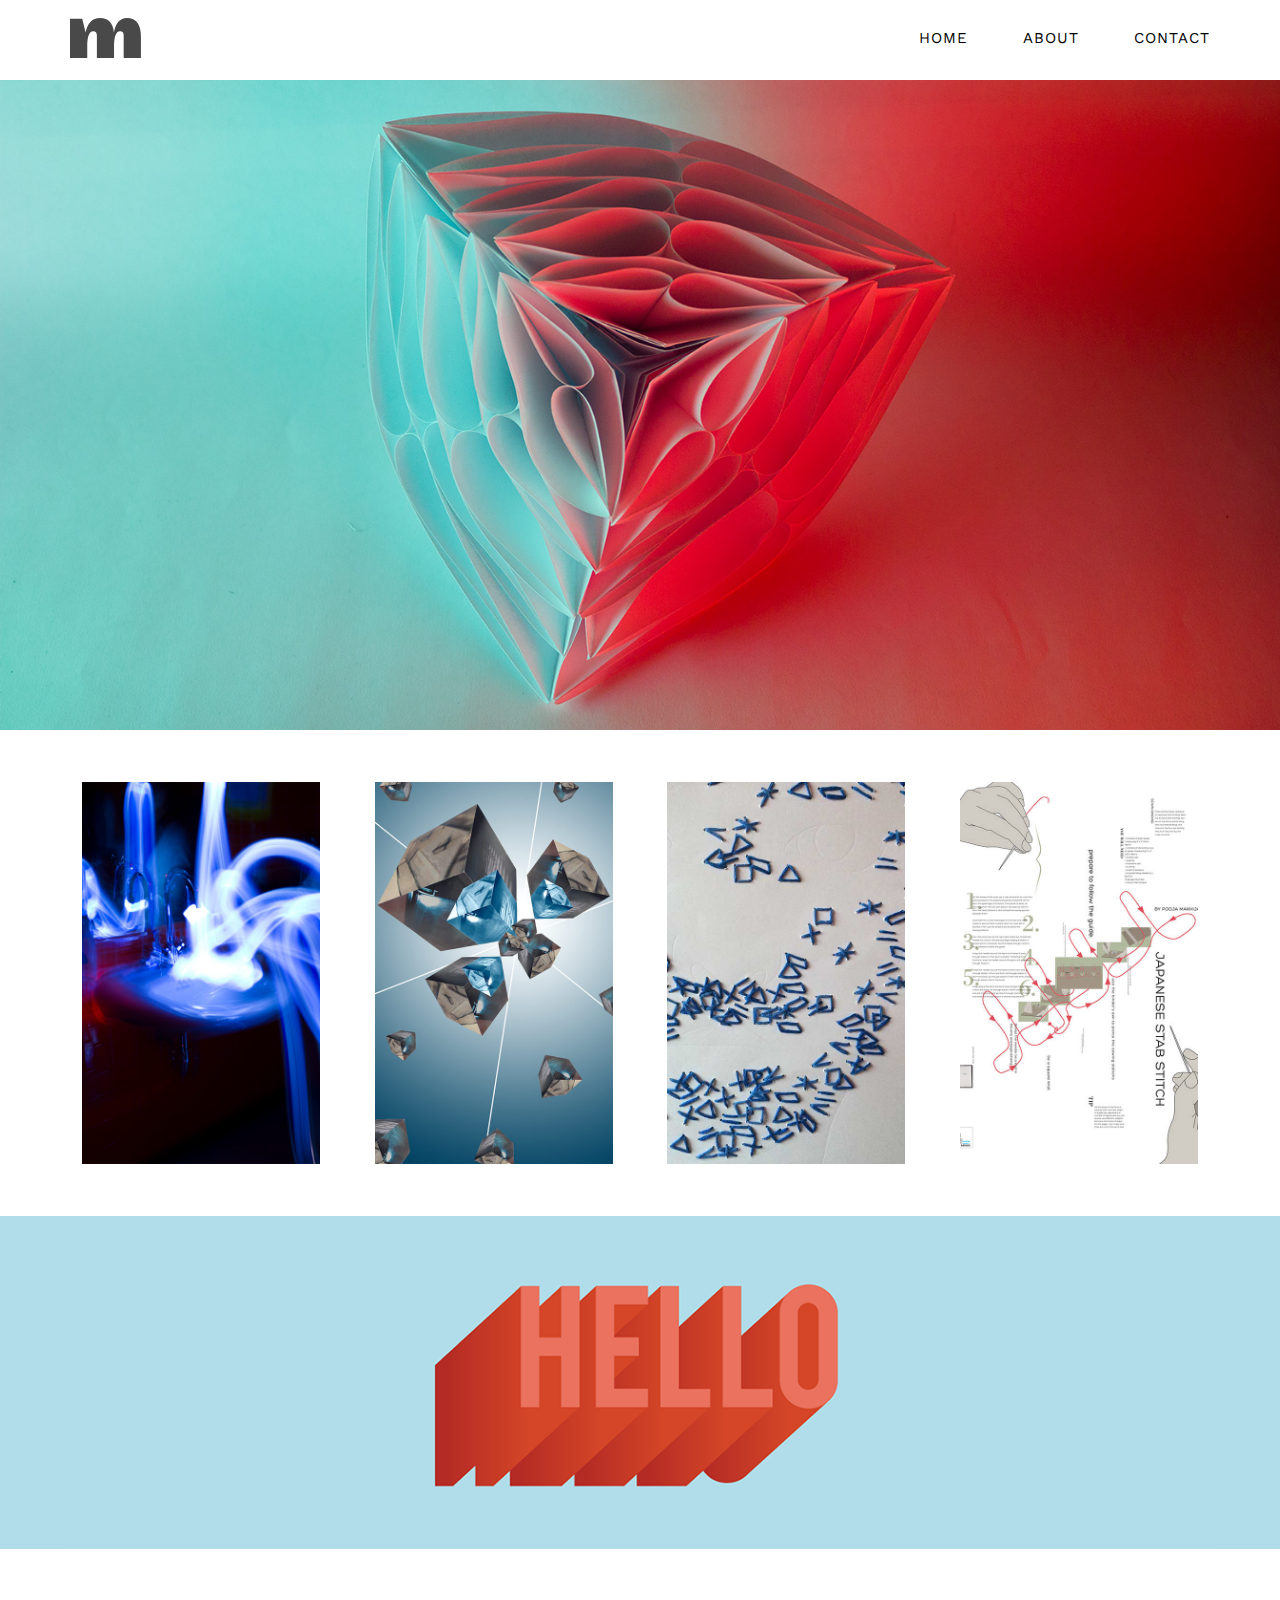
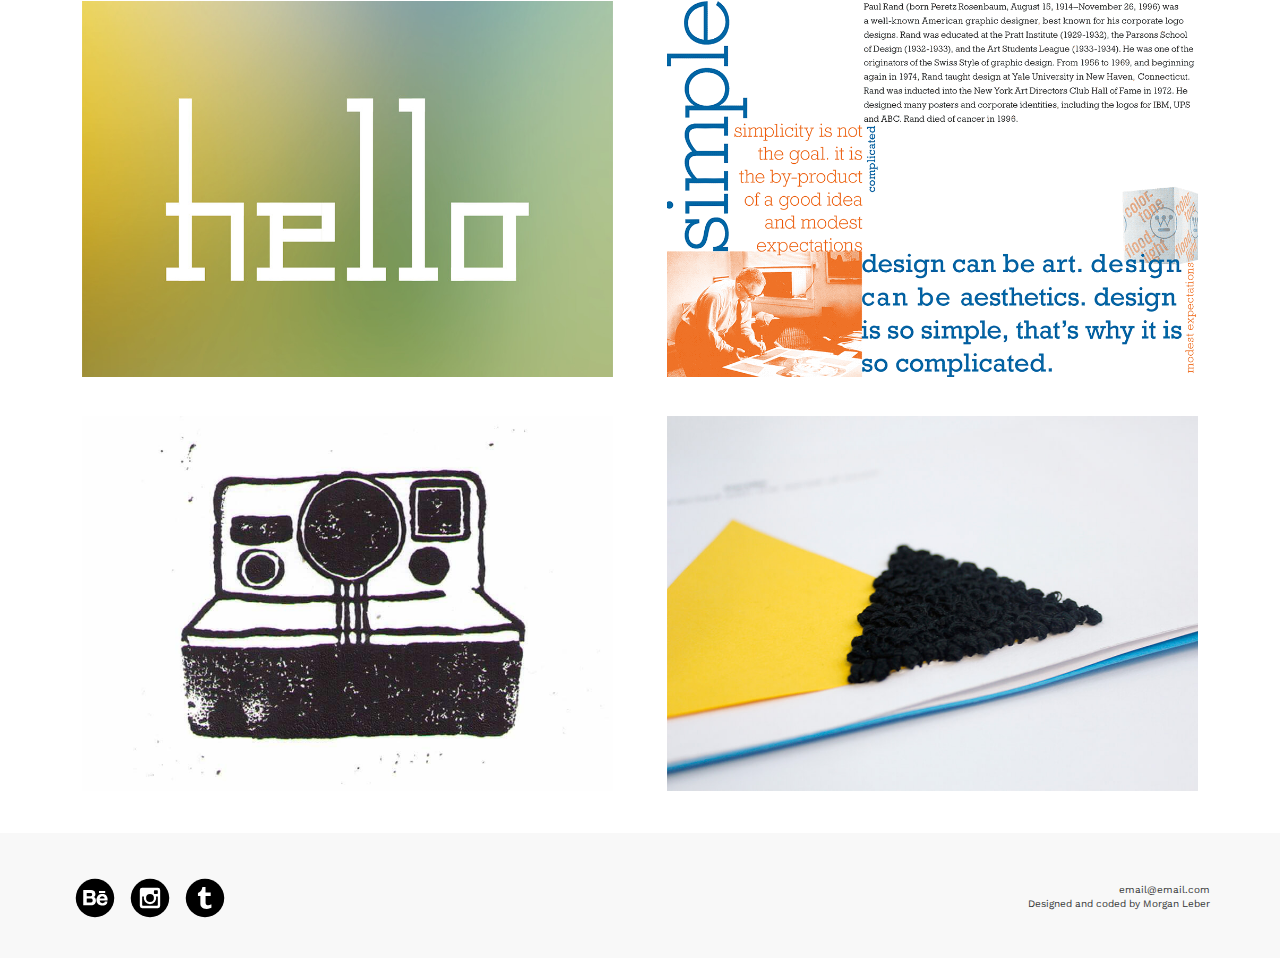
==== commit 841fddea: "footer updates" ====
--- a/index.html
+++ b/index.html
@@ -115,15 +115,17 @@
 <div class="footer">
 	<div class="container">
 		<div class="row">
-			<div class="col-xs-2 col-sm-1">
+			<div class="col-xs-6 col-sm-3">
 				<img src="images/logos-b.svg">
+				<img src="images/logos-insta.svg">
+				<img src="images/logos-tblr.svg">
+			</div>
+			<!--<div class="col-xs-2 col-sm-1">
+				
 			</div>
 			<div class="col-xs-2 col-sm-1">
-				<img src="images/logos-insta.svg">
-			</div>
-			<div class="col-xs-2 col-sm-1">
-				<img src="images/logos-tblr.svg">
-			</div>
+				
+			</div>-->
 			<div class="col-xs-5 col-xs-push-1 col-sm-3 col-sm-push-6">
 				<p> email@email.com <br>
 				Designed and coded by Morgan Leber</p>
--- a/css/styles.css
+++ b/css/styles.css
@@ -643,8 +643,8 @@
 	}
 
 	.footer img {
-		width: 30px;
-		height: auto;
+		max-width: 15px;
+		max-height: 15px;
 		padding-top: 50px;
 	}
         
